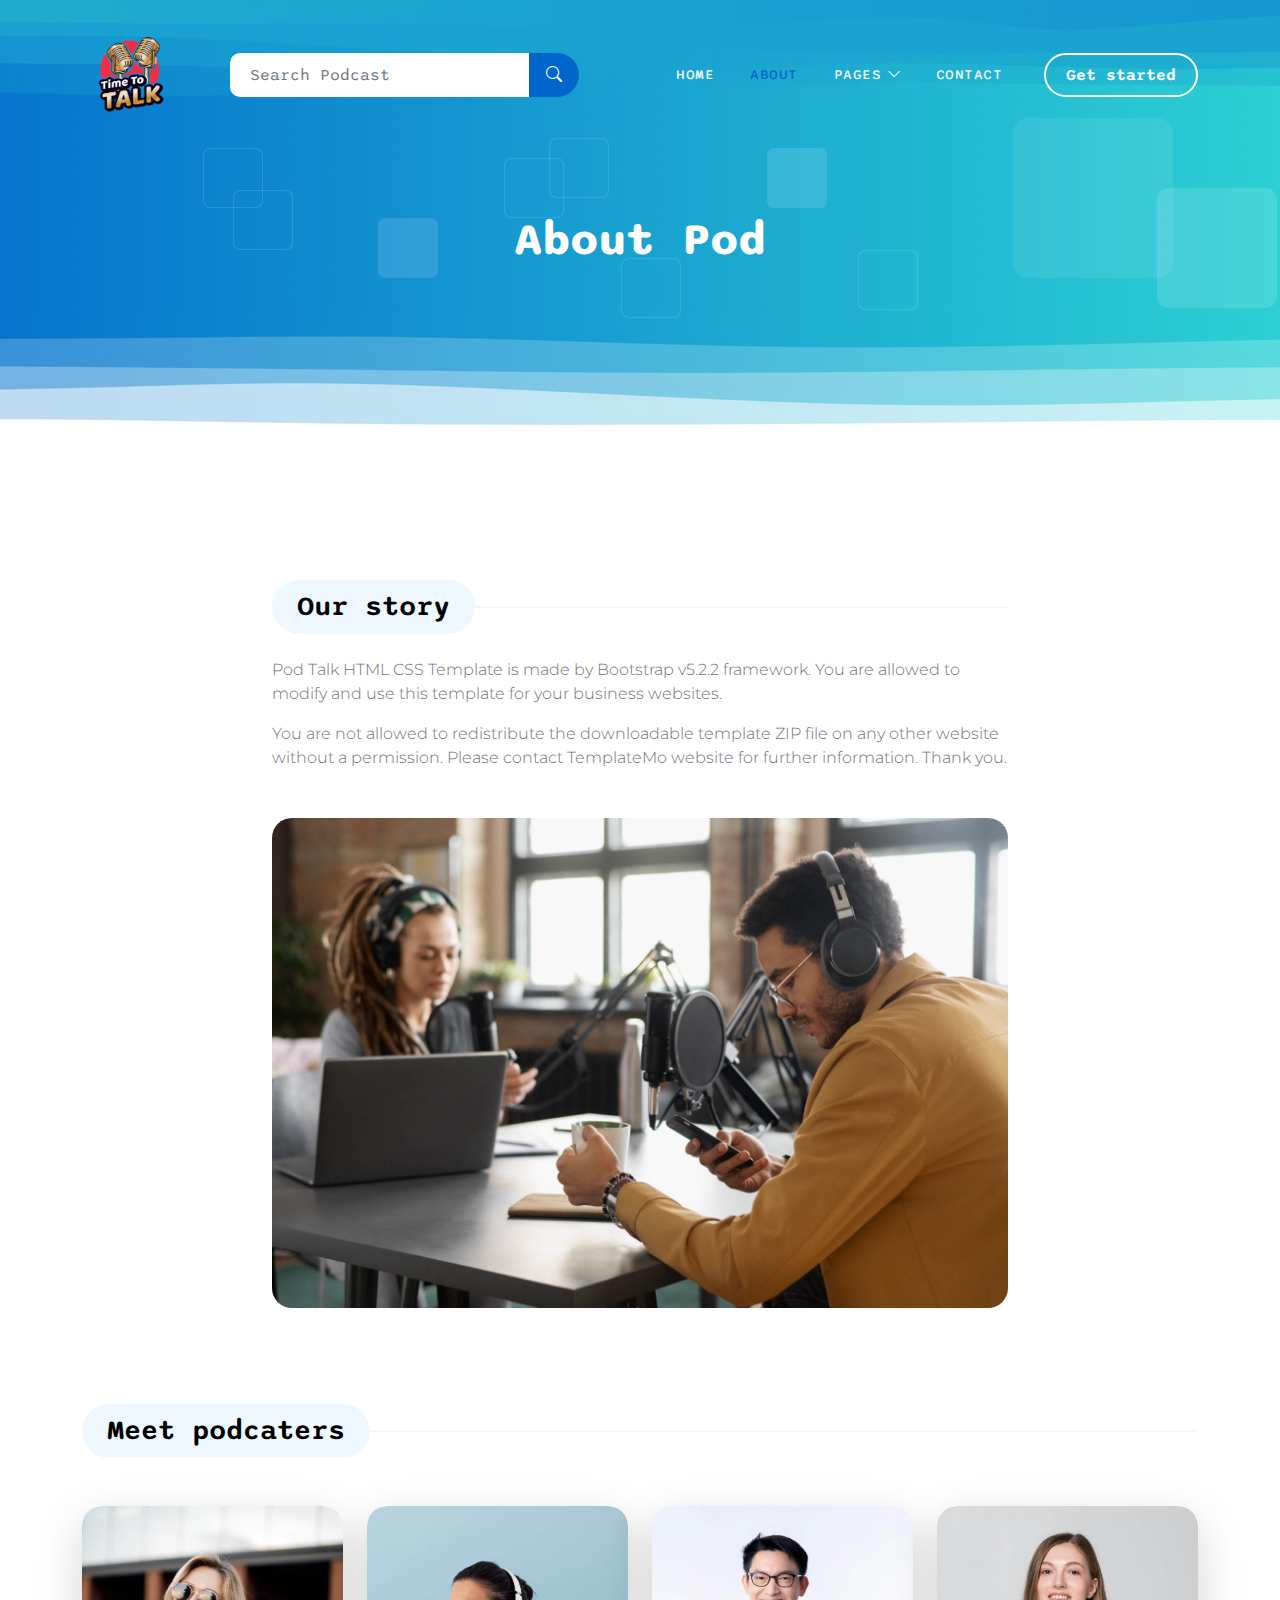
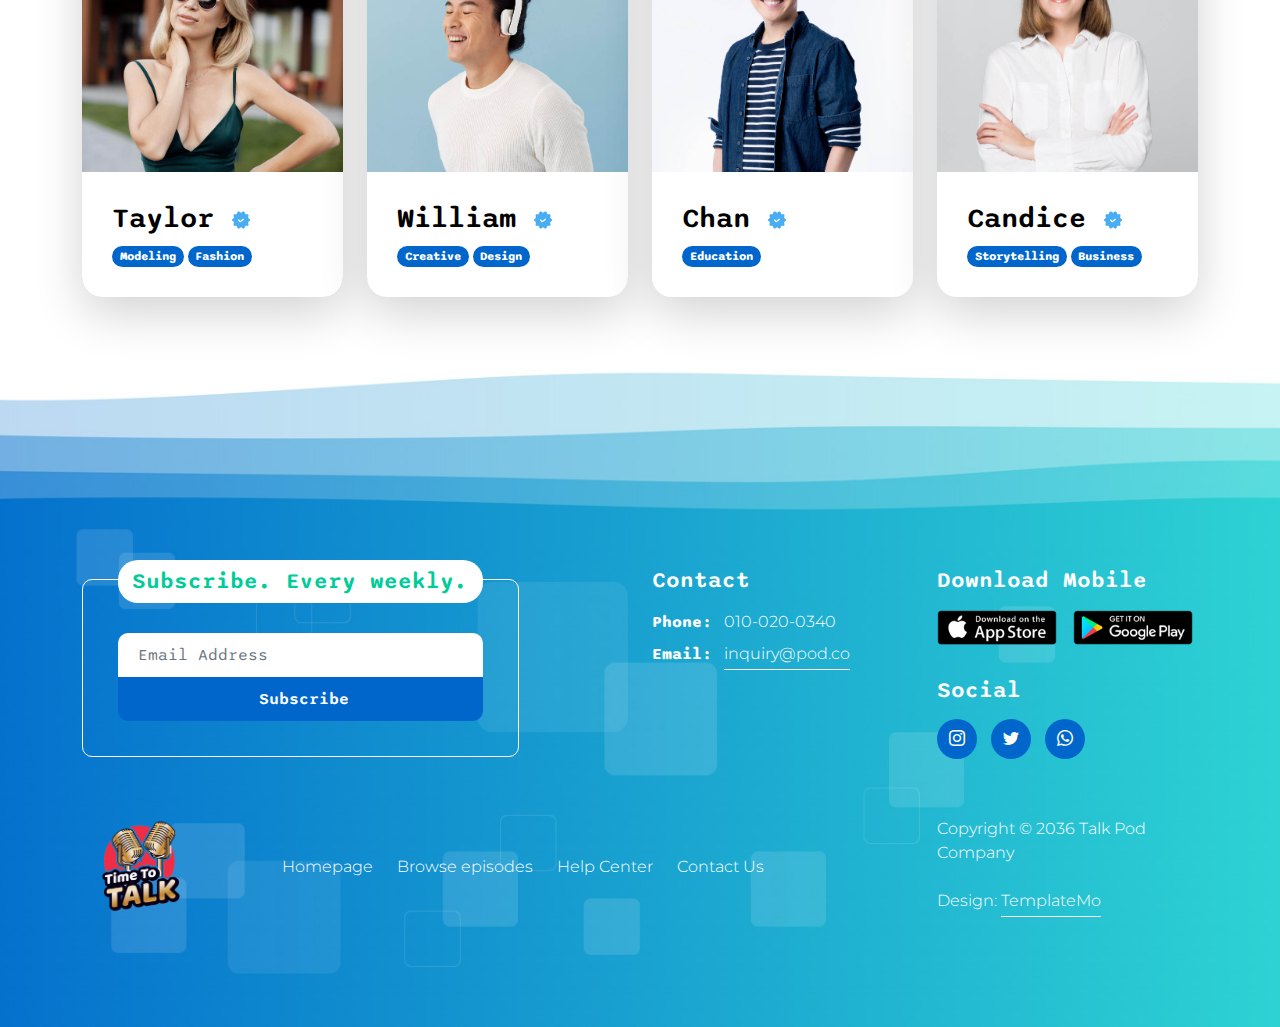
==== about.html @ 918e76f9 "Corrigido cor de fundo menu sanduiche" ====
<!doctype html>
<html lang="en">
    <head>
        <meta charset="utf-8">
        <meta name="viewport" content="width=device-width, initial-scale=1">

        <meta name="description" content="">
        <meta name="author" content="">

        <title>Pod Talk - About Page</title>

        <!-- CSS FILES -->        
        <link rel="preconnect" href="https://fonts.googleapis.com">
        
        <link rel="preconnect" href="https://fonts.gstatic.com" crossorigin>

        <link href="https://fonts.googleapis.com/css2?family=Montserrat:wght@300;400&family=Sono:wght@200;300;400;500;700&display=swap" rel="stylesheet">
                        
        <link rel="stylesheet" href="css/bootstrap.min.css">

        <link rel="stylesheet" href="css/bootstrap-icons.css">

        <link rel="stylesheet" href="css/owl.carousel.min.css">
        
        <link rel="stylesheet" href="css/owl.theme.default.min.css">

        <link href="css/templatemo-pod-talk.css" rel="stylesheet">
<!--

TemplateMo 584 Pod Talk

https://templatemo.com/tm-584-pod-talk

-->
    </head>
    
    <body>

        <main>

            <nav class="navbar navbar-expand-lg">
                <div class="container">
                    <a class="navbar-brand me-lg-5 me-0" href="index.html">
                        <img src="images/pod-talk-logo.png" class="logo-image img-fluid" alt="templatemo pod talk">
                    </a>

                    <form action="#" method="get" class="custom-form search-form flex-fill me-3" role="search">
                        <div class="input-group input-group-lg">    
                            <input name="search" type="search" class="form-control" id="search" placeholder="Search Podcast" aria-label="Search">

                            <button type="submit" class="form-control" id="submit">
                                <i class="bi-search"></i>
                            </button>
                        </div>
                    </form>
    
                    <button class="navbar-toggler" type="button" data-bs-toggle="collapse" data-bs-target="#navbarNav" aria-controls="navbarNav" aria-expanded="false" aria-label="Toggle navigation">
                        <span class="navbar-toggler-icon"></span>
                    </button>
    
                    <div class="collapse navbar-collapse" id="navbarNav">
                        <ul class="navbar-nav ms-lg-auto">
                            <li class="nav-item">
                                <a class="nav-link" href="index.html">Home</a>
                            </li>

                            <li class="nav-item">
                                <a class="nav-link active" href="about.html">About</a>
                            </li>

                            <li class="nav-item dropdown">
                                <a class="nav-link dropdown-toggle" href="#" id="navbarLightDropdownMenuLink" role="button" data-bs-toggle="dropdown" aria-expanded="false">Pages</a>

                                <ul class="dropdown-menu dropdown-menu-light" aria-labelledby="navbarLightDropdownMenuLink">
                                    <li><a class="dropdown-item" href="listing-page.html">Listing Page</a></li>

                                    <li><a class="dropdown-item" href="detail-page.html">Detail Page</a></li>
                                </ul>
                            </li>
    
                            <li class="nav-item">
                                <a class="nav-link" href="contact.html">Contact</a>
                            </li>
                        </ul>

                        <div class="ms-4">
                            <a href="#section_2" class="btn custom-btn custom-border-btn smoothscroll">Get started</a>
                        </div>
                    </div>
                </div>
            </nav>


            <header class="site-header d-flex flex-column justify-content-center align-items-center">
                <div class="container">
                    <div class="row">

                        <div class="col-lg-12 col-12 text-center">

                            <h2 class="mb-0">About Pod</h2>
                        </div>

                    </div>
                </div>
            </header>
            

            <section class="about-section section-padding" id="section_2">
                <div class="container">
                    <div class="row">

                        <div class="col-lg-8 col-12 mx-auto">
                            <div class="pb-5 mb-5">
                                <div class="section-title-wrap mb-4">
                                    <h4 class="section-title">Our story</h4>
                                </div>

                                <p>Pod Talk HTML CSS Template is made by Bootstrap v5.2.2 framework. You are allowed to modify and use this template for your business websites.</p>

                                <p>You are not allowed to redistribute the downloadable template ZIP file on any other website without a permission. Please contact TemplateMo website for further information. Thank you.</p>

                                <img src="images/medium-shot-young-people-recording-podcast.jpg" class="about-image mt-5 img-fluid" alt="">
                            </div>
                        </div>

                        <div class="col-lg-12 col-12">
                            <div class="section-title-wrap mb-5">
                                <h4 class="section-title">Meet podcaters</h4>
                            </div>
                        </div>
                        
                        <div class="col-lg-3 col-md-6 col-12 mb-4 mb-lg-0">
                            <div class="team-thumb bg-white shadow-lg">
                                <img src="images/profile/cute-smiling-woman-outdoor-portrait.jpg" class="about-image img-fluid" alt="">

                                <div class="team-info">
                                    <h4 class="mb-2">
                                        Taylor
                                        <img src="images/verified.png" class="verified-image img-fluid" alt="">
                                    </h4>

                                    <span class="badge">Modeling</span>

                                    <span class="badge">Fashion</span>
                                </div>

                                <div class="social-share">
                                        <ul class="social-icon">
                                            <li class="social-icon-item">
                                                <a href="#" class="social-icon-link bi-twitter"></a>
                                            </li>

                                            <li class="social-icon-item">
                                                <a href="#" class="social-icon-link bi-facebook"></a>
                                            </li>

                                            <li class="social-icon-item">
                                                <a href="#" class="social-icon-link bi-pinterest"></a>
                                            </li>
                                        </ul>
                                    </div>
                            </div>
                        </div>

                        <div class="col-lg-3 col-md-6 col-12 mb-4 mb-lg-0">
                            <div class="team-thumb bg-white shadow-lg">
                                <img src="images/profile/handsome-asian-man-listening-music-through-headphones.jpg" class="about-image img-fluid" alt="">

                                <div class="team-info">
                                    <h4 class="mb-2">
                                        William
                                        <img src="images/verified.png" class="verified-image img-fluid" alt="">
                                    </h4>

                                    <span class="badge">Creative</span>

                                    <span class="badge">Design</span>
                                </div>

                                <div class="social-share">
                                    <ul class="social-icon">
                                        <li class="social-icon-item">
                                            <a href="#" class="social-icon-link bi-twitter"></a>
                                        </li>

                                        <li class="social-icon-item">
                                            <a href="#" class="social-icon-link bi-facebook"></a>
                                        </li>

                                        <li class="social-icon-item">
                                            <a href="#" class="social-icon-link bi-pinterest"></a>
                                        </li>
                                    </ul>
                                </div>
                            </div>
                        </div>

                        <div class="col-lg-3 col-md-6 col-12 mb-4 mb-lg-0 mb-md-0">
                            <div class="team-thumb bg-white shadow-lg">
                                <img src="images/profile/smart-attractive-asian-glasses-male-standing-smile-with-freshness-joyful-casual-blue-shirt-portrait-white-background.jpg" class="about-image img-fluid" alt="">

                                <div class="team-info">
                                    <h4 class="mb-2">
                                        Chan
                                        <img src="images/verified.png" class="verified-image img-fluid" alt="">
                                    </h4>

                                    <span class="badge">Education</span>
                                </div>

                                <div class="social-share">
                                        <ul class="social-icon">
                                            <li class="social-icon-item">
                                                <a href="#" class="social-icon-link bi-linkedin"></a>
                                            </li>

                                            <li class="social-icon-item">
                                                <a href="#" class="social-icon-link bi-whatsapp"></a>
                                            </li>
                                        </ul>
                                    </div>
                            </div>
                        </div>

                        <div class="col-lg-3 col-md-6 col-12">
                            <div class="team-thumb bg-white shadow-lg">
                                <img src="images/profile/smiling-business-woman-with-folded-hands-against-white-wall-toothy-smile-crossed-arms.jpg" class="about-image img-fluid" alt="">

                                <div class="team-info">
                                    <h4 class="mb-2">
                                        Candice
                                        <img src="images/verified.png" class="verified-image img-fluid" alt="">
                                    </h4>

                                    <span class="badge">Storytelling</span>

                                    <span class="badge">Business</span>
                                </div>

                                <div class="social-share">
                                    <ul class="social-icon">
                                        <li class="social-icon-item">
                                            <a href="#" class="social-icon-link bi-twitter"></a>
                                        </li>

                                        <li class="social-icon-item">
                                            <a href="#" class="social-icon-link bi-facebook"></a>
                                        </li>
                                    </ul>
                                </div>
                            </div>
                        </div>

                    </div>
                </div>
            </section>
        </main>


        <footer class="site-footer">
            <div class="container">
                <div class="row">

                    <div class="col-lg-6 col-12 mb-5 mb-lg-0">
                        <div class="subscribe-form-wrap">
                            <h6>Subscribe. Every weekly.</h6>

                            <form class="custom-form subscribe-form" action="#" method="get" role="form">
                                <input type="email" name="subscribe-email" id="subscribe-email" pattern="[^ @]*@[^ @]*" class="form-control" placeholder="Email Address" required="">

                                <div class="col-lg-12 col-12">
                                    <button type="submit" class="form-control" id="submit">Subscribe</button>
                                </div>
                            </form>
                        </div>
                    </div>

                    <div class="col-lg-3 col-md-6 col-12 mb-4 mb-md-0 mb-lg-0">
                        <h6 class="site-footer-title mb-3">Contact</h6>

                        <p class="mb-2"><strong class="d-inline me-2">Phone:</strong> 010-020-0340</p>

                        <p>
                            <strong class="d-inline me-2">Email:</strong>
                            <a href="#">inquiry@pod.co</a> 
                        </p>
                    </div>

                    <div class="col-lg-3 col-md-6 col-12">
                        <h6 class="site-footer-title mb-3">Download Mobile</h6>

                        <div class="site-footer-thumb mb-4 pb-2">
                            <div class="d-flex flex-wrap">
                                <a href="#">
                                    <img src="images/app-store.png" class="me-3 mb-2 mb-lg-0 img-fluid" alt="">
                                </a>

                                <a href="#">
                                    <img src="images/play-store.png" class="img-fluid" alt="">
                                </a>
                            </div>
                        </div>

                        <h6 class="site-footer-title mb-3">Social</h6>

                        <ul class="social-icon">
                            <li class="social-icon-item">
                                <a href="#" class="social-icon-link bi-instagram"></a>
                            </li>

                            <li class="social-icon-item">
                                <a href="#" class="social-icon-link bi-twitter"></a>
                            </li>

                            <li class="social-icon-item">
                                <a href="#" class="social-icon-link bi-whatsapp"></a>
                            </li>
                        </ul>
                    </div>

                </div>
            </div>

            <div class="container pt-5">
                <div class="row align-items-center">

                    <div class="col-lg-2 col-md-3 col-12">
                        <a class="navbar-brand" href="index.html">
                            <img src="images/pod-talk-logo.png" class="logo-image img-fluid" alt="templatemo pod talk">
                        </a>
                    </div>

                    <div class="col-lg-7 col-md-9 col-12">
                        <ul class="site-footer-links">
                            <li class="site-footer-link-item">
                                <a href="#" class="site-footer-link">Homepage</a>
                            </li>

                            <li class="site-footer-link-item">
                                <a href="#" class="site-footer-link">Browse episodes</a>
                            </li>

                            <li class="site-footer-link-item">
                                <a href="#" class="site-footer-link">Help Center</a>
                            </li>

                            <li class="site-footer-link-item">
                                <a href="#" class="site-footer-link">Contact Us</a>
                            </li>
                        </ul>
                    </div>

                    <div class="col-lg-3 col-12">
                        <p class="copyright-text mb-0">Copyright © 2036 Talk Pod Company
                        <br><br>
                        Design: <a rel="nofollow" href="https://templatemo.com/page/1" target="_parent">TemplateMo</a></p>
                    </div>
                </div>
            </div>
        </footer>


        <!-- JAVASCRIPT FILES -->
        <script src="js/jquery.min.js"></script>
        <script src="js/bootstrap.bundle.min.js"></script>
        <script src="js/owl.carousel.min.js"></script>
        <script src="js/custom.js"></script>

    </body>
</html>
---- css/templatemo-pod-talk.css ----
/*

TemplateMo 584 Pod Talk

https://templatemo.com/tm-584-pod-talk

*/



/*---------------------------------------
  CUSTOM PROPERTIES ( VARIABLES )             
-----------------------------------------*/
:root {
  --white-color:                  #ffffff;
  --primary-color:                #00CC99;
  --secondary-color:              #0066CC;
  --section-bg-color:             #f0f8ff;
  --custom-btn-bg-color:          #0066CC;
  --custom-btn-bg-hover-color:    #00CC99;
  --dark-color:                   #000000;
  --p-color:                      #717275;
  --border-color:                 #7fffd4;
  --link-hover-color:             #0066CC;

  --body-font-family:             'Montserrat', sans-serif;
  --title-font-family:            'Sono', sans-serif;

  --h1-font-size:                 58px;
  --h2-font-size:                 46px;
  --h3-font-size:                 32px;
  --h4-font-size:                 28px;
  --h5-font-size:                 24px;
  --h6-font-size:                 22px;
  --p-font-size:                  16px;
  --menu-font-size:               14px;

  --border-radius-large:          100px;
  --border-radius-medium:         20px;
  --border-radius-small:          10px;

  --font-weight-light:            300;
  --font-weight-normal:           400;
  --font-weight-medium:           500;
  --font-weight-semibold:         600;
  --font-weight-bold:             700;
}

body {
  background-color: var(--white-color);
  font-family: var(--body-font-family); 
}


/*---------------------------------------
  TYPOGRAPHY               
-----------------------------------------*/

h2,
h3,
h4,
h5,
h6 {
  color: var(--dark-color);
}

h1,
h2,
h3,
h4,
h5,
h6 {
  font-family: var(--title-font-family); 
  font-weight: var(--font-weight-semibold);
}

h1 {
  font-size: var(--h1-font-size);
  font-weight: var(--font-weight-bold);
}

h2 {
  font-size: var(--h2-font-size);
  font-weight: var(--font-weight-bold);
}

h3 {
  font-size: var(--h3-font-size);
}

h4 {
  font-size: var(--h4-font-size);
}

h5 {
  font-size: var(--h5-font-size);
}

h6 {
  font-size: var(--h6-font-size);
}

p {
  color: var(--p-color);
  font-size: var(--p-font-size);
  font-weight: var(--font-weight-light);
}

ul li {
  color: var(--p-color);
  font-size: var(--p-font-size);
  font-weight: var(--font-weight-light);
}

a, 
button {
  touch-action: manipulation;
  transition: all 0.3s;
}

a {
  display: inline-block;
  color: var(--primary-color);
  text-decoration: none;
}

a:hover {
  color: var(--link-hover-color);
}

b,
strong {
  font-weight: var(--font-weight-bold);
}

::selection {
  background-color: var(--primary-color);
  color: var(--white-color);
}


/*---------------------------------------
  SECTION               
-----------------------------------------*/
.section-title-wrap {
  position: relative;
}

.section-title-wrap::after {
  content: "";
  background: var(--section-bg-color);
  width: 100%;
  height: 2px;
  position: absolute;
  top: 50%;
  left: 50%;
  transform: translate(-50%, -50%);
  pointer-events: none;
}

.section-title {
  background: var(--section-bg-color);
  border-radius: var(--border-radius-large);
  display: inline-block;
  position: relative;
  z-index: 2;
  margin-bottom: 0;
  padding: 10px 25px;
}

.section-padding {
  padding-top: 100px;
  padding-bottom: 100px;
}

main {
  position: relative;
  z-index: 1;
}

.section-bg {
  background-color: var(--section-bg-color);
}

.section-overlay {
  background-color: var(--primary-color);
  position: absolute;
  top: 0;
  left: 0;
  pointer-events: none;
  width: 100%;
  height: 100%;
  opacity: 0.85;
}

.section-overlay + .container {
  position: relative;
}


/*---------------------------------------
  CUSTOM ICON COLOR               
-----------------------------------------*/
.custom-icon {
  color: var(--primary-color);
}


/*---------------------------------------
  CUSTOM BUTTON               
-----------------------------------------*/
.custom-btn {
  background: var(--custom-btn-bg-color);
  border: 2px solid transparent;
  border-radius: var(--border-radius-large);
  color: var(--white-color);
  font-family: var(--title-font-family);
  font-size: var(--p-font-size);
  font-weight: var(--font-weight-semibold);
  line-height: normal;
  transition: all 0.3s;
  padding: 10px 20px;
}

.custom-btn:hover {
  background: var(--custom-btn-bg-hover-color);
  color: var(--white-color);
}

.custom-border-btn {
  background: transparent;
  border: 2px solid var(--custom-btn-bg-color);
  color: var(--custom-btn-bg-color);
}

.custom-border-btn:hover {
  background: var(--custom-btn-bg-color);
  border-color: transparent;
  color: var(--primary-color);
}

.custom-btn-bg-white {
  border-color: var(--white-color);
  color: var(--white-color);
}


/*---------------------------------------
  SITE HEADER              
-----------------------------------------*/
.site-header {
  background-image: url('../images/templatemo-wave-header.jpg'), linear-gradient(#348CD2, #FFFFFF);;
  background-repeat: no-repeat;
  background-size: cover;
  background-position: center;
  min-height: 480px;
  position: relative;
}

.site-header h2 {
  color: var(--white-color);
}


/*---------------------------------------
  NAVIGATION              
-----------------------------------------*/
.navbar {
  background-color: transparent;
  position: absolute;
  top: 0;
  right: 0;
  left: 0;
  z-index: 9;
  padding-top: 20px;
  padding-bottom: 20px;
}

.navbar .navbar-brand,
.navbar .navbar-brand:hover {
  color: var(--white-color);
}

.navbar .logo-image {
  width: 100px;
}

.logo-image {
  width: 120px;
  height: auto;
}

.navbar-brand,
.navbar-brand:hover {
  font-size: var(--h3-font-size);
  font-weight: var(--font-weight-bold);
  display: inline-block;
}

.navbar-brand span {
  font-family: var(--title-font-family);
}

.navbar-nav .nav-link {
  display: inline-block;
  color: var(--section-bg-color);
  font-family: var(--title-font-family); 
  font-size: var(--menu-font-size);
  font-weight: var(--font-weight-medium);
  text-transform: uppercase;
  letter-spacing: 0.5px;
  position: relative;
  padding-top: 15px;
  padding-bottom: 15px;
}

.navbar-expand-lg .navbar-nav .nav-link {
  padding-right: 18px;
  padding-left: 18px;
}

.navbar-nav .nav-link.active, 
.navbar-nav .nav-link:hover {
  color: var(--secondary-color);
}

.navbar .dropdown-menu {
  background: var(--white-color);
  box-shadow: 0 1rem 3rem rgba(0,0,0,.175);
  border: 0;
  display: inherit;
  opacity: 0;
  min-width: 9rem;
  margin-top: 20px;
  padding: 13px 0 10px 0;
  transition: all 0.3s;
  pointer-events: none;
}

.navbar .dropdown-menu::before {
  content: "";
  width: 0;
  height: 0;
  border-left: 20px solid transparent;
  border-right: 20px solid transparent;
  border-bottom: 15px solid var(--white-color);
  position: absolute;
  top: -10px;
  left: 10px;
}

.navbar .dropdown-item {
  display: inline-block;
  color: var(--p-bg-color);
  font-family: var(--title-font-family); 
  font-size: var(--menu-font-size);
  font-weight: var(--font-weight-medium);
  text-transform: uppercase;
  letter-spacing: 0.5px;
  position: relative;
}

.navbar .dropdown-item.active, 
.navbar .dropdown-item:active,
.navbar .dropdown-item:focus, 
.navbar .dropdown-item:hover {
  background: transparent;
  color: var(--secondary-color);
}

.navbar .dropdown-toggle::after {
  content: "\f282";
  display: inline-block;
  font-family: bootstrap-icons !important;
  font-size: var(--menu-font-size);
  font-style: normal;
  font-weight: normal !important;
  font-variant: normal;
  text-transform: none;
  line-height: 1;
  vertical-align: -.125em;
  -webkit-font-smoothing: antialiased;
  -moz-osx-font-smoothing: grayscale;
  position: relative;
  left: 2px;
  border: 0;
}

@media screen and (min-width: 992px) {
  .navbar .dropdown:hover .dropdown-menu {
    opacity: 1;
    margin-top: 0;
    pointer-events: auto;
  }
}

.navbar .custom-border-btn {
  border-color: var(--white-color);
  color: var(--white-color);
}

.navbar .custom-border-btn:hover {
  background: var(--white-color);
  color: var(--secondary-color);
}

.navbar-toggler {
  border: 0;
  padding: 0;
  cursor: pointer;
  margin: 0;
  width: 30px;
  height: 35px;
  outline: none;
}

.navbar-toggler:focus {
  outline: none;
  box-shadow: none;
}

.navbar-toggler[aria-expanded="true"] .navbar-toggler-icon {
  background: transparent;
}

.navbar-toggler[aria-expanded="true"] .navbar-toggler-icon:before,
.navbar-toggler[aria-expanded="true"] .navbar-toggler-icon:after {
  transition: top 300ms 50ms ease, -webkit-transform 300ms 350ms ease;
  transition: top 300ms 50ms ease, transform 300ms 350ms ease;
  transition: top 300ms 50ms ease, transform 300ms 350ms ease, -webkit-transform 300ms 350ms ease;
  top: 0;
}

.navbar-toggler[aria-expanded="true"] .navbar-toggler-icon:before {
  transform: rotate(45deg);
}

.navbar-toggler[aria-expanded="true"] .navbar-toggler-icon:after {
  transform: rotate(-45deg);
}

.navbar-toggler .navbar-toggler-icon {
  background: var(--white-color);
  transition: background 10ms 300ms ease;
  display: block;
  width: 30px;
  height: 2px;
  position: relative;
}

.navbar-toggler .navbar-toggler-icon:before,
.navbar-toggler .navbar-toggler-icon:after {
  transition: top 300ms 350ms ease, -webkit-transform 300ms 50ms ease;
  transition: top 300ms 350ms ease, transform 300ms 50ms ease;
  transition: top 300ms 350ms ease, transform 300ms 50ms ease, -webkit-transform 300ms 50ms ease;
  position: absolute;
  right: 0;
  left: 0;
  background: var(--white-color);
  width: 30px;
  height: 2px;
  content: '';
}

.navbar-toggler .navbar-toggler-icon::before {
  top: -8px;
}

.navbar-toggler .navbar-toggler-icon::after {
  top: 8px;
}


/*---------------------------------------
  CAROUSEL        
-----------------------------------------*/
.hero-section {
  background-image: url('../images/templatemo-wave-banner.jpg'), linear-gradient(#348CD2, #FFFFFF);
  background-repeat: no-repeat;
  background-size: 108% 76%;
  background-position: top;
  padding-top: 200px;
}

.owl-carousel {
  text-align: center;
}

.owl-carousel-image {
  display: block;
}

.owl-carousel .owl-item .owl-carousel-verified-image {
  display: inline-block;
  width: 30px;
  height: auto;
  position: relative;
  right: 5px;
}

.verified-image {
  display: inline-block;
  width: 20px;
  height: auto;
}

.owl-carousel .owl-item {
  opacity: 0.35;
}

.owl-carousel .owl-item.active.center {
  opacity: 1;
}

.owl-carousel-info-wrap {
  border-radius: var(--border-radius-medium);
  position: relative;
  overflow: hidden;
  text-align: left;
}

.owl-carousel-info {
  background-color: var(--section-bg-color);
  box-shadow: 0 1rem 3rem rgba(0,0,0,.175);
  position: absolute;
  bottom: 0;
  right: 0;
  left: 0;
  padding: 30px;
}

.badge {
  background-color: var(--custom-btn-bg-color);
  font-family: var(--title-font-family);
  border-radius: var(--border-radius-large);
  color: var(--white-color);
  padding-bottom: 5px;
}

.owl-carousel-info-wrap .social-share,
.team-thumb .social-share {
  position: absolute;
  right: 0;
  bottom: 0;
}

.owl-carousel-info-wrap .social-icon,
.team-thumb .social-icon {
  opacity: 0;
  transition: all 0.3s ease;
  transform: translateX(0);
  padding-right: 20px;
  padding-left: 20px;
}

.owl-carousel .owl-item.active.center .owl-carousel-info-wrap:hover .social-icon,
.team-thumb:hover .social-icon {
  transform: translateY(-100%);
  opacity: 1;
}

.owl-carousel-info-wrap .social-icon-item,
.owl-carousel-info-wrap .social-icon-link,
.team-thumb .social-icon-item,
.team-thumb .social-icon-link {
  display: block;
  margin-bottom: 10px;
  margin-left: auto;
}

.owl-carousel-info-wrap .social-icon-link {
  margin-top: 5px;
  margin-bottom: 5px;
}

.owl-carousel .owl-dots {
  background-color: var(--white-color);
  box-shadow: 0 1rem 3rem rgba(0,0,0,.175);
  border-radius: var(--border-radius-large);
  display: none; /*inline-block */
  margin: auto;
  margin-top: 40px;
  padding: 15px 25px;
  padding-bottom: 40px;
}

.owl-theme .owl-nav.disabled+.owl-dots {
  margin-top: 40px;
}

.owl-theme .owl-dots .owl-dot.active span, 
.owl-theme .owl-dots .owl-dot:hover span {
  background: var(--secondary-color);
}


/*---------------------------------------
  CUSTOM BLOCK              
-----------------------------------------*/
.custom-block {
  border: 2px solid var(--primary-color);
  border-radius: var(--border-radius-medium);
  position: relative;
  overflow: hidden;
  padding: 30px;
  transition: all 0.3s ease;
}

.custom-block:hover {
  background: var(--white-color);
  box-shadow: 0 1rem 3rem rgba(0,0,0,.175);
  border-color: transparent;
  transform: translateY(-3px);
}

.custom-block-info {
  display: block;
  padding: 10px 20px;
  padding-bottom: 0;
}

.custom-block-image-wrap {
  position: relative;
  display: block;
  height: 100%;
}

.custom-block-image-wrap > a {
  display: block;
}

.custom-block-image {
  border-radius: var(--border-radius-medium);
  display: block;
  width: 112px;
  height: 112px;
  object-fit: cover;
}

.custom-block-image-detail-page .custom-block-image {
  width: 100%;
  height: 212px;
}

.custom-block .custom-block-icon {
  position: absolute;
  top: 50%;
  left: 50%;
  transform: translate(-50%, -50%);
}

.custom-block-icon-wrap {
  border-radius: var(--border-radius-medium);
  position: relative;
  overflow: hidden;
}

.custom-block-icon-wrap .section-overlay {
  opacity: 0.25;
}

.custom-block-btn-group {
  position: absolute;
  bottom: 0;
  right: 0;
  left: 0;
  margin: 20px;
}

.custom-block-btn-group .custom-block-icon {
  position: relative;
  top: 0;
  left: 0;
  transform: none;
}

.custom-block-icon {
  background: var(--primary-color);
  border-radius: var(--border-radius-medium);
  font-size: var(--p-font-size);
  color: var(--white-color);
  text-align: center;
  width: 32.5px;
  height: 32.5px;
  line-height: 32.5px;
  transition: all 0.3s;
}

.custom-block-icon:hover {
  background: var(--secondary-color);
  color: var(--white-color);
}

.custom-block .custom-btn {
  font-size: var(--menu-font-size);
  padding: 7px 15px;
}

.custom-block .custom-block-info + div .badge {
  background-color: var(--dark-color);
  color: var(--white-color);
  border-radius: 50px !important;
  font-size: var(--menu-font-size);
  display: flex;
  justify-content: center;
  text-align: center;
  width: 40px;
  height: 40px;
  line-height: 30px;
  margin-top: 5px;
  margin-bottom: 5px;
}

.custom-block .custom-block-info + div .badge:hover {
  background-color: var(--secondary-color);
}

.custom-block-full {
  background-color: var(--section-bg-color);
  border-color: transparent;
}

.custom-block-full:hover {
  border-color: var(--primary-color);
}

.custom-block-full .custom-block-info {
  padding: 20px;
  padding-bottom: 0;
}

.custom-block-full .custom-block-image {
  width: 100%;
  height: 210px;
}

.custom-block-full .social-share {
  position: absolute;
  top: 0;
  right: 0;
  margin: 50px;
}

.custom-block-top small {
  color: var(--p-color);
  font-family: var(--title-font-family);
}

.custom-block-top .badge {
  background-color: var(--secondary-color);
  color: var(--white-color);
  display: inline-block;
  vertical-align: middle;
  height: 26.64px;
  line-height: 20px;
}

.custom-block-bottom a:hover span {
  color: var(--primary-color);
}

.custom-block-bottom a span {
  font-family: var(--title-font-family);
  color: var(--p-color);
  text-transform: uppercase;
  margin-left: 3px;
}

.custom-block-overlay {
  border-color: transparent;
  padding: 0;
}

.custom-block-overlay .custom-block-image {
  margin: auto;
  width: 100%;
  height: 210px;
  transition: all 0.3s;
}

.custom-block-overlay:hover .custom-block-image {
  padding: 15px;
  padding-bottom: 0;
}

.custom-block-overlay-info {
  padding: 15px 20px 20px 20px;
}


/*---------------------------------------
  PROIFLE BLOCK               
-----------------------------------------*/
.profile-block {
  margin-top: 10px;
}

.profile-block-image {
  border-radius: var(--border-radius-large);
  width: 50px;
  height: 50px;
  object-fit: cover;
  margin-right: 10px;
}

.profile-block p strong {
  display: block;
  font-family: var(--title-font-family);
}

.profile-detail-block {
  border: 1px solid #dee2e6;
  border-radius: var(--border-radius-large);
  padding: 25px 35px;
}

.profile-detail-block p {
  margin-bottom: 0;
}


/*---------------------------------------
  ABOUT & TEAM SECTION               
-----------------------------------------*/
.about-image {
  border-radius: var(--border-radius-medium);
  display: block;
}

.team-thumb {
  border-radius: var(--border-radius-medium);
  position: relative;
  overflow: hidden;
}

.team-info {
  background-color: var(--white-color);
  position: absolute;
  bottom: 0;
  right: 0;
  left: 0;
  padding: 30px;
}


/*---------------------------------------
  PAGINATION               
-----------------------------------------*/
.pagination {
  border: 1px solid #dee2e6;
  border-radius: var(--border-radius-large);
  padding: 20px;
}

.page-link {
  border: 0;
  border-radius: var(--border-radius-small);
  color: var(--p-color);
  font-family: var(--title-font-family);
  margin: 0 5px;
  padding: 10px 20px;
}

.page-link:hover,
.page-item:first-child .page-link:hover,
.page-item:last-child .page-link:hover {
  background-color: var(--secondary-color);
  color: var(--white-color);
}

.page-item:first-child .page-link {
  margin-right: 10px;
}

.active>.page-link, .page-link.active {
  background-color: var(--secondary-color);
  border-color: var(--secondary-color);
}


/*---------------------------------------
  CONTACT               
-----------------------------------------*/
.contact-info p strong {
  font-family: var(--title-font-family);
  min-width: 90px;
}

.contact-info p a {
  color: var(--p-color);
  border-bottom: 1px solid;
  padding-bottom: 3px;
}

.contact-info p a:hover {
  color: var(--secondary-color);
}

.google-map {
  border-radius: var(--border-radius-medium);
}

.contact-form .form-floating>textarea {
  border-radius: var(--border-radius-medium);
  height: 150px;
}


/*---------------------------------------
  SUBSCRIBE FORM               
-----------------------------------------*/
.subscribe-form-wrap {
  border: 1px solid var(--white-color);
  border-radius: var(--border-radius-small);
  width: 80%;
  position: relative;
  top: 12px;
  padding: 35px;
}

.subscribe-form-wrap h6 {
  background: var(--white-color);
  border-radius: var(--border-radius-medium);
  color: var(--primary-color);
  text-align: center;
  position: relative;
  bottom: 55px;
  margin-bottom: -25px;
  padding: 8px;
}

.subscribe-form #subscribe-email {
  border: 0;
  border-radius: 10px 10px 0 0;
  margin-bottom: 0;
}

.subscribe-form #submit {
  border-radius: 0 0 10px 10px;
}


/*---------------------------------------
  CUSTOM FORM               
-----------------------------------------*/
.custom-form .form-control {
  border-radius: var(--border-radius-small);
  color: var(--p-color);
  font-family: var(--title-font-family);
  font-size: var(--p-font-size);
  margin-bottom: 24px;
  padding-top: 10px;
  padding-bottom: 10px;
  padding-left: 20px;
  outline: none;
}

.form-floating>label {
  padding-left: 20px;
}

.custom-form button[type="submit"] {
  background: var(--custom-btn-bg-color);
  border: none;
  border-radius: var(--border-radius-large);
  color: var(--white-color);
  font-family: var(--title-font-family);
  font-size: var(--p-font-size);
  font-weight: var(--font-weight-semibold);
  transition: all 0.3s;
  margin-bottom: 0;
}

.custom-form button[type="submit"]:hover,
.custom-form button[type="submit"]:focus {
  background: var(--custom-btn-bg-hover-color);
  border-color: transparent;
}


/*---------------------------------------
  SEARCH FORM               
-----------------------------------------*/
.search-form .form-control {
  border: 0;
  margin-bottom: 0;
}

.search-form button[type="submit"] {
  background: var(--secondary-color);
  border-color: var(--secondary-color);
  max-width: 50px;
  height: 100%;
  padding-left: 15px;
}

.search-form button[type="submit"]:hover {
  background: var(--primary-color);
}


/*---------------------------------------
  SITE FOOTER              
-----------------------------------------*/
.site-footer {
  background-image: url('../images/templatemo-wave-footer.jpg'), linear-gradient(#FFFFFF, #348CD2);
  background-repeat: no-repeat;
  background-size: cover;
  background-position: center;
  margin-top: -80px;
  padding-top: 100px;
  padding-bottom: 150px;
}

.site-footer > .container {
  position: relative;
  top: 50px;
  padding-top: 100px;
}

.site-footer-title,
.site-footer p {
  color: var(--white-color);
}

.site-footer p strong {
  font-family: var(--title-font-family);
}

.site-footer p a {
  color: var(--white-color);
  border-bottom: 1px solid;
  padding-bottom: 3px;
}

.site-footer p a:hover {
  color: var(--secondary-color);
}

.site-footer-thumb a img {
  display: block;
  width: 120px;
  min-width: 120px;
  height: auto;
}

.site-footer-links {
  margin-bottom: 0;
  padding-left: 0;
}

.site-footer-link-item {
  display: inline-block;
  list-style: none;
  margin-right: 10px;
  margin-left: 10px;
}

.site-footer-link {
  color: var(--white-color);
  font-size: var(--p-font-size);
  line-height: inherit;
}


/*---------------------------------------
  SOCIAL ICON               
-----------------------------------------*/
.social-icon {
  margin: 0;
  padding: 0;
}

.social-icon-item {
  list-style: none;
  display: inline-block;
  vertical-align: top;
}

.social-icon-link {
  background: var(--secondary-color);
  border-radius: var(--border-radius-large);
  color: var(--white-color);
  font-size: var(--p-font-size);
  display: block;
  margin-right: 10px;
  text-align: center;
  width: 40px;
  height: 40px;
  line-height: 40px;
  transition: background 0.2s, color 0.2s;
}

.social-icon-link:hover {
  background: var(--primary-color);
  color: var(--white-color);
}


/*---------------------------------------
  RESPONSIVE STYLES               
-----------------------------------------*/
@media screen and (min-width: 2160px) {
	.hero-section {
	  background-size: 100% 90%;
	}
}


@media screen and (min-width: 1600px) {
  .site-footer {
    padding-top: 250px;
  }
}

@media screen and (max-width: 1240px) {
	.hero-section {
	  background-size: 116%;
	}
}

@media screen and (max-width: 991px) {
  h1 {
    font-size: 48px;
  }

  h2 {
    font-size: 36px;
  }

  h3 {
    font-size: 32px;
  }

  h4 {
    font-size: 28px;
  }

  h5 {
    font-size: 20px;
  }

  h6 {
    font-size: 18px;
  }
  
  .hero-section {
	  background-size: 160% 66%; 
	
	}

  .section-padding {
    padding-top: 50px;
    padding-bottom: 50px;
  }

  .navbar-nav {
    background-color: rgba(255, 255, 255, 1.1);
    border-radius: var(--border-radius-medium);
    padding: 30px;
  }

  .navbar-nav .nav-link {
    padding: 5px 0;
    color: var(--primary-color);
  }

  .navbar-nav .dropdown-menu {
    position: relative;
    left: 10px;
    opacity: 1;
    pointer-events: auto;
    max-width: 155px;
    margin-top: 10px;
    margin-bottom: 15px;
  }

  .navbar-expand-lg .navbar-nav {
    padding-bottom: 20px;
  }

  .nav-tabs .nav-link:first-child {
    margin-right: 5px;
  }

  .nav-tabs .nav-link {
    font-size: var(--copyright-font-size);
    padding: 10px;
  }

  .copyright-text {
    text-align: center;
  }

  .site-footer {
    margin-top: -200px;
    padding-top: 200px;
    padding-bottom: 100px;
  }
}

@media screen and (max-width: 540px) {
	.hero-section {
  		background-size: 180% 65%;
	}

  .custom-block .custom-block-top {
    flex-direction: column;
  }

  .custom-block .custom-block-top small:last-child {
    margin-top: 10px;
    margin-bottom: 10px;
  }
}

@media screen and (max-width: 480px) {
  h1 {
    font-size: 36px;
  }

  h2 {
    font-size: 28px;
  }

  h3 {
    font-size: 26px;
  }

  h4 {
    font-size: 22px;
  }

  h5 {
    font-size: 20px;
  }
}

@media screen and (max-width: 414px) {
  .search-form {
    max-width: 200px;
  }

}
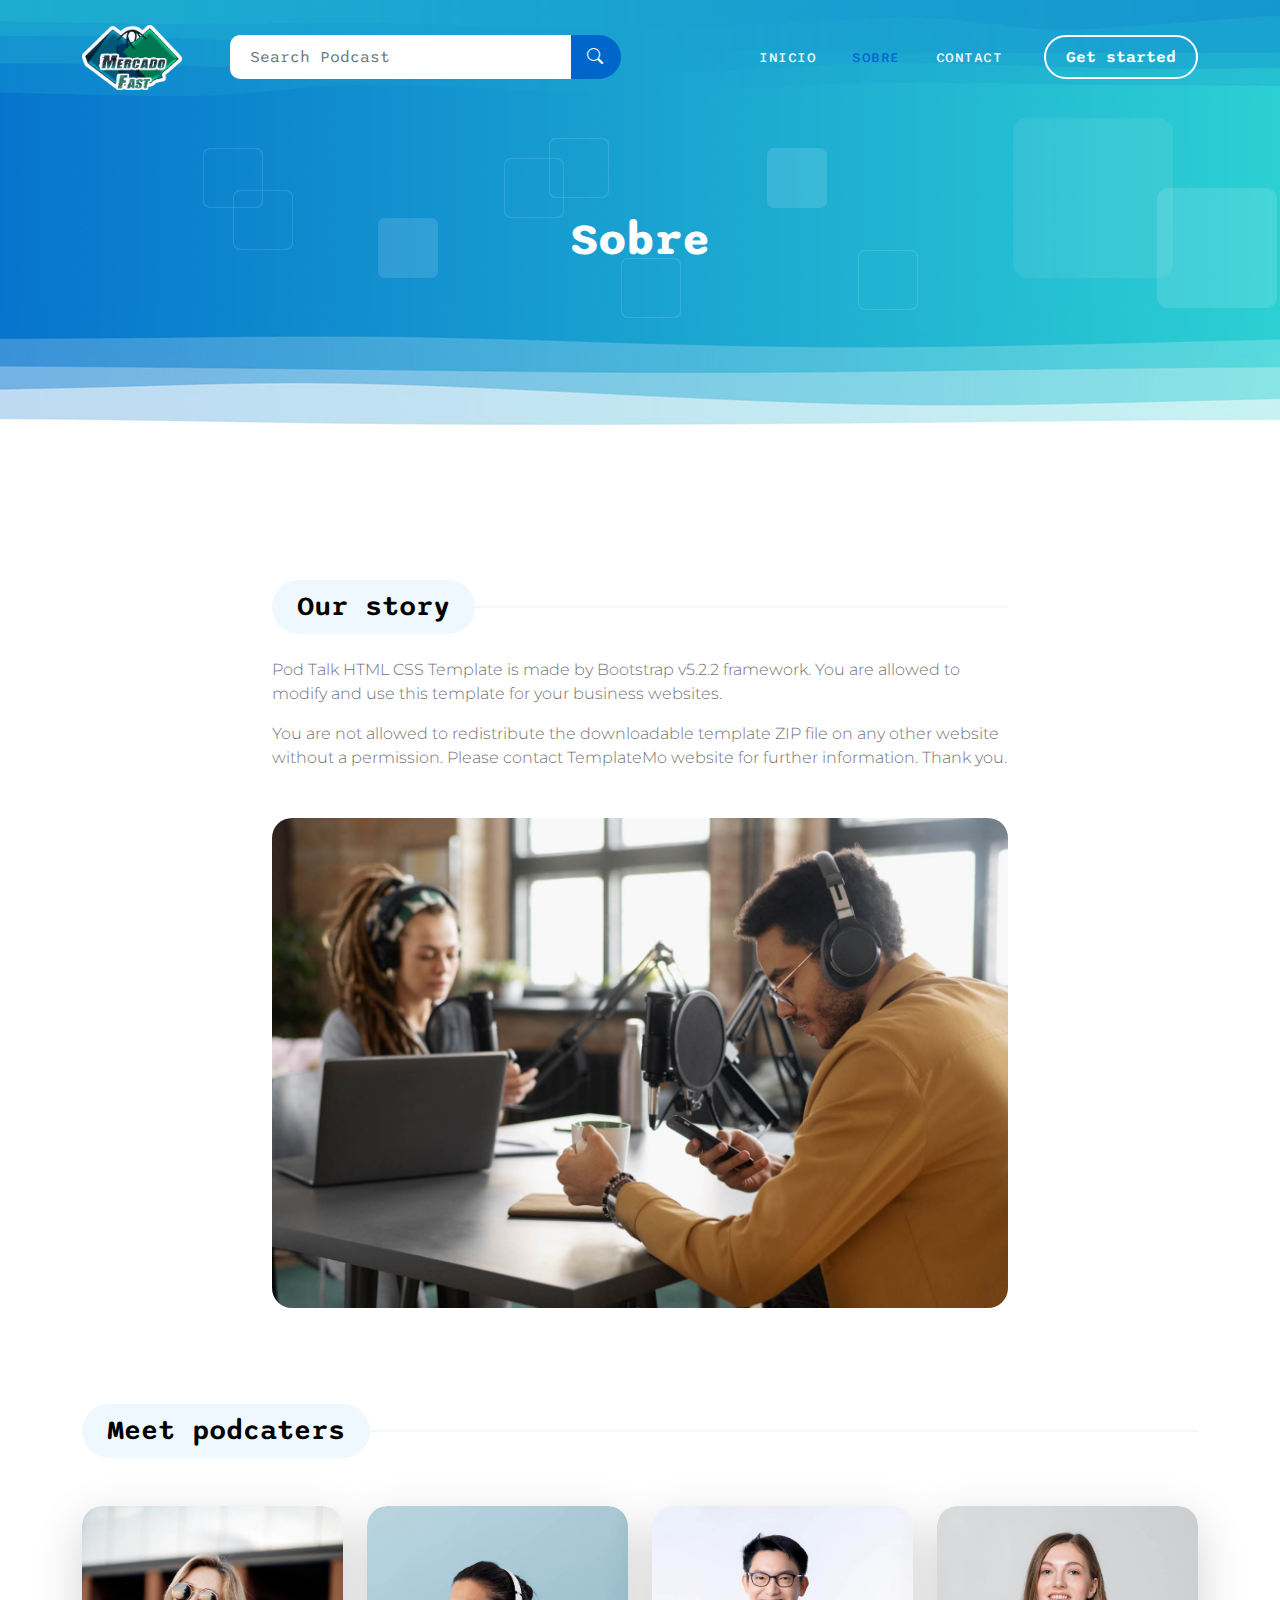
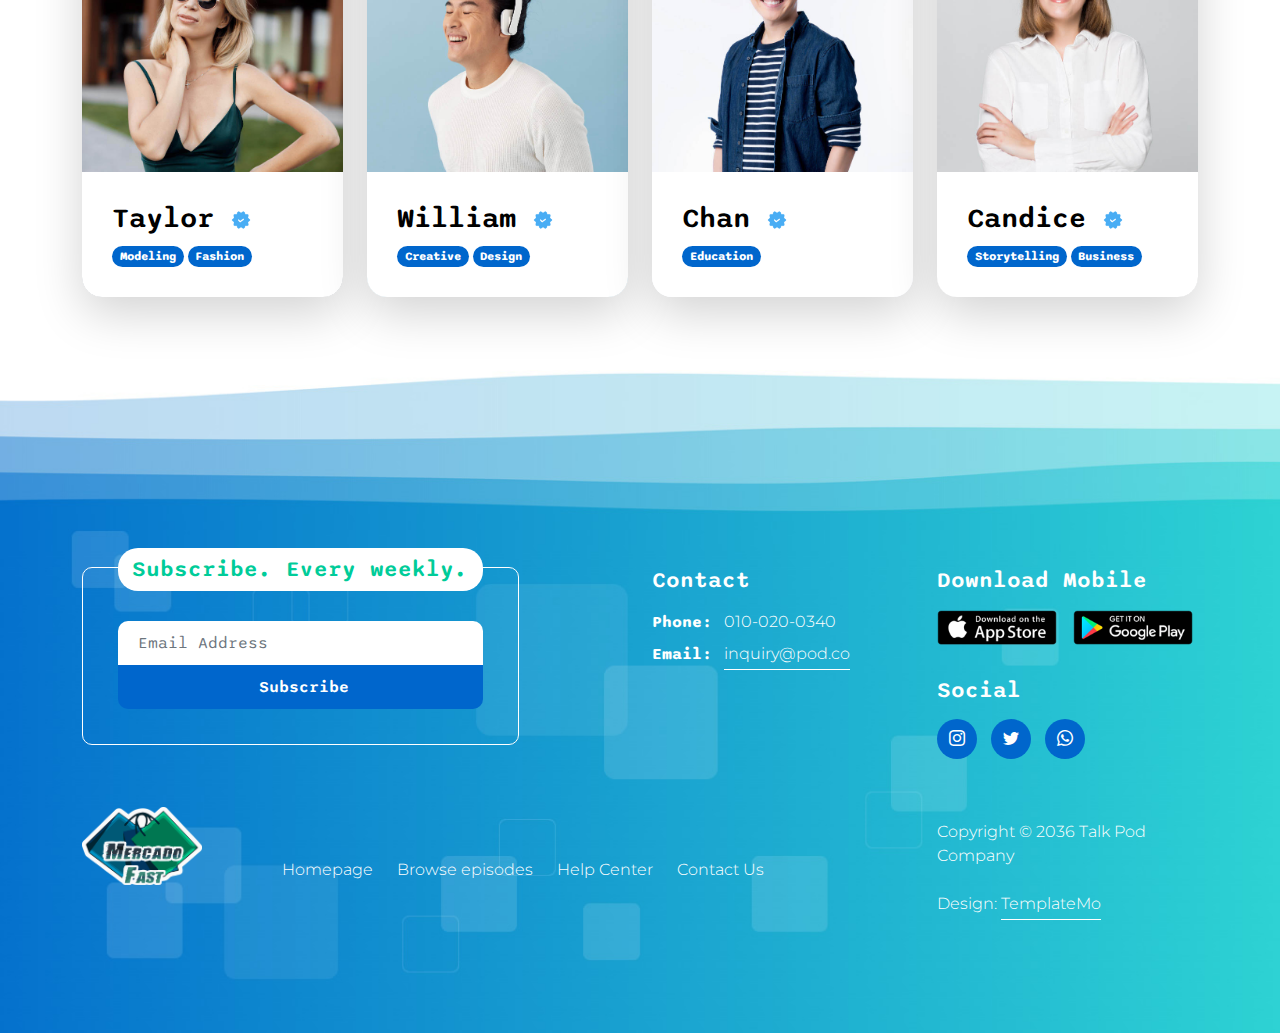
==== commit 5873980c: "Personaliza Card, Adiciona Etiqueta Popular" ====
--- a/about.html
+++ b/about.html
@@ -7,7 +7,7 @@
         <meta name="description" content="">
         <meta name="author" content="">
 
-        <title>Pod Talk - About Page</title>
+        <title>Sobre Nós</title>
 
         <!-- CSS FILES -->        
         <link rel="preconnect" href="https://fonts.googleapis.com">
@@ -24,14 +24,8 @@
         
         <link rel="stylesheet" href="css/owl.theme.default.min.css">
 
-        <link href="css/templatemo-pod-talk.css" rel="stylesheet">
-<!--
-
-TemplateMo 584 Pod Talk
-
-https://templatemo.com/tm-584-pod-talk
-
--->
+        <link href="css/mercadofast.css" rel="stylesheet">
+
     </head>
     
     <body>
@@ -41,7 +35,7 @@
             <nav class="navbar navbar-expand-lg">
                 <div class="container">
                     <a class="navbar-brand me-lg-5 me-0" href="index.html">
-                        <img src="images/pod-talk-logo.png" class="logo-image img-fluid" alt="templatemo pod talk">
+                        <img src="images/logo.png" class="logo-image img-fluid" alt="templatemo pod talk">
                     </a>
 
                     <form action="#" method="get" class="custom-form search-form flex-fill me-3" role="search">
@@ -61,14 +55,14 @@
                     <div class="collapse navbar-collapse" id="navbarNav">
                         <ul class="navbar-nav ms-lg-auto">
                             <li class="nav-item">
-                                <a class="nav-link" href="index.html">Home</a>
+                                <a class="nav-link" href="index.html">Inicio</a>
                             </li>
 
                             <li class="nav-item">
-                                <a class="nav-link active" href="about.html">About</a>
-                            </li>
-
-                            <li class="nav-item dropdown">
+                                <a class="nav-link active" href="about.html">Sobre</a>
+                            </li>
+
+                            <!-- <li class="nav-item dropdown">
                                 <a class="nav-link dropdown-toggle" href="#" id="navbarLightDropdownMenuLink" role="button" data-bs-toggle="dropdown" aria-expanded="false">Pages</a>
 
                                 <ul class="dropdown-menu dropdown-menu-light" aria-labelledby="navbarLightDropdownMenuLink">
@@ -76,7 +70,7 @@
 
                                     <li><a class="dropdown-item" href="detail-page.html">Detail Page</a></li>
                                 </ul>
-                            </li>
+                            </li> -->
     
                             <li class="nav-item">
                                 <a class="nav-link" href="contact.html">Contact</a>
@@ -97,7 +91,7 @@
 
                         <div class="col-lg-12 col-12 text-center">
 
-                            <h2 class="mb-0">About Pod</h2>
+                            <h2 class="mb-0">Sobre</h2>
                         </div>
 
                     </div>
@@ -324,9 +318,9 @@
             <div class="container pt-5">
                 <div class="row align-items-center">
 
-                    <div class="col-lg-2 col-md-3 col-12">
+                    <div class="col-lg-2 col-md-3 col-12 mb-5">
                         <a class="navbar-brand" href="index.html">
-                            <img src="images/pod-talk-logo.png" class="logo-image img-fluid" alt="templatemo pod talk">
+                            <img src="images/logo.png" class="logo-image img-fluid" alt="templatemo pod talk">
                         </a>
                     </div>
 
--- a/css/mercadofast.css
+++ b/css/mercadofast.css
@@ -0,0 +1,1260 @@
+
+
+
+
+/*---------------------------------------
+  CUSTOM PROPERTIES ( VARIABLES )             
+-----------------------------------------*/
+:root {
+  --white-color:                  #ffffff;
+  --primary-color:                #00CC99;
+  --secondary-color:              #0066CC;
+  --section-bg-color:             #f0f8ff;
+  --custom-btn-bg-color:          #0066CC;
+  --custom-btn-bg-hover-color:    #00CC99;
+  --dark-color:                   #000000;
+  --p-color:                      #717275;
+  --border-color:                 #7fffd4;
+  --link-hover-color:             #0066CC;
+
+  --body-font-family:             'Montserrat', sans-serif;
+  --title-font-family:            'Sono', sans-serif;
+
+  --h1-font-size:                 58px;
+  --h2-font-size:                 46px;
+  --h3-font-size:                 32px;
+  --h4-font-size:                 28px;
+  --h5-font-size:                 24px;
+  --h6-font-size:                 22px;
+  --p-font-size:                  16px;
+  --menu-font-size:               14px;
+
+  --border-radius-large:          100px;
+  --border-radius-medium:         20px;
+  --border-radius-small:          10px;
+
+  --font-weight-light:            300;
+  --font-weight-normal:           400;
+  --font-weight-medium:           500;
+  --font-weight-semibold:         600;
+  --font-weight-bold:             700;
+}
+
+body {
+  background-color: var(--white-color);
+  font-family: var(--body-font-family); 
+}
+
+
+/*---------------------------------------
+  TYPOGRAPHY               
+-----------------------------------------*/
+
+h2,
+h3,
+h4,
+h5,
+h6 {
+  color: var(--dark-color);
+}
+
+h1,
+h2,
+h3,
+h4,
+h5,
+h6 {
+  font-family: var(--title-font-family); 
+  font-weight: var(--font-weight-semibold);
+}
+
+h1 {
+  font-size: var(--h1-font-size);
+  font-weight: var(--font-weight-bold);
+}
+
+h2 {
+  font-size: var(--h2-font-size);
+  font-weight: var(--font-weight-bold);
+}
+
+h3 {
+  font-size: var(--h3-font-size);
+}
+
+h4 {
+  font-size: var(--h4-font-size);
+}
+
+h5 {
+  font-size: var(--h5-font-size);
+}
+
+h6 {
+  font-size: var(--h6-font-size);
+}
+
+p {
+  color: var(--p-color);
+  font-size: var(--p-font-size);
+  font-weight: var(--font-weight-light);
+}
+
+ul li {
+  color: var(--p-color);
+  font-size: var(--p-font-size);
+  font-weight: var(--font-weight-light);
+}
+
+a, 
+button {
+  touch-action: manipulation;
+  transition: all 0.3s;
+}
+
+a {
+  display: inline-block;
+  color: var(--primary-color);
+  text-decoration: none;
+}
+
+a:hover {
+  color: var(--link-hover-color);
+}
+
+b,
+strong {
+  font-weight: var(--font-weight-bold);
+}
+
+::selection {
+  background-color: var(--primary-color);
+  color: var(--white-color);
+}
+
+
+/*---------------------------------------
+  SECTION               
+-----------------------------------------*/
+.section-title-wrap {
+  position: relative;
+}
+
+.section-title-wrap::after {
+  content: "";
+  background: var(--section-bg-color);
+  width: 100%;
+  height: 2px;
+  position: absolute;
+  top: 50%;
+  left: 50%;
+  transform: translate(-50%, -50%);
+  pointer-events: none;
+}
+
+.section-title {
+  background: var(--section-bg-color);
+  border-radius: var(--border-radius-large);
+  display: inline-block;
+  position: relative;
+  z-index: 2;
+  margin-bottom: 0;
+  padding: 10px 25px;
+}
+
+.section-padding {
+  padding-top: 100px;
+  padding-bottom: 100px;
+}
+
+main {
+  position: relative;
+  z-index: 1;
+}
+
+.section-bg {
+  background-color: var(--section-bg-color);
+}
+
+.section-overlay {
+  background-color: var(--primary-color);
+  position: absolute;
+  top: 0;
+  left: 0;
+  pointer-events: none;
+  width: 100%;
+  height: 100%;
+  opacity: 0.85;
+}
+
+.section-overlay + .container {
+  position: relative;
+}
+
+.popular img{
+position: absolute;
+right: -25px;
+top: -25px;
+}
+.preco{
+  font-weight: bold;
+  font-size: 22px;
+}
+.old-preco{
+  text-decoration: line-through;
+  font-size: 13px;
+}
+/*---------------------------------------
+  CUSTOM ICON COLOR               
+-----------------------------------------*/
+.custom-icon {
+  color: var(--primary-color);
+}
+
+
+/*---------------------------------------
+  CUSTOM BUTTON               
+-----------------------------------------*/
+.custom-btn {
+  background: var(--custom-btn-bg-color);
+  border: 2px solid transparent;
+  border-radius: var(--border-radius-large);
+  color: var(--white-color);
+  font-family: var(--title-font-family);
+  font-size: var(--p-font-size);
+  font-weight: var(--font-weight-semibold);
+  line-height: normal;
+  transition: all 0.3s;
+  padding: 10px 20px;
+}
+
+.custom-btn:hover {
+  background: var(--custom-btn-bg-hover-color);
+  color: var(--white-color);
+}
+
+.custom-border-btn {
+  background: transparent;
+  border: 2px solid var(--custom-btn-bg-color);
+  color: var(--custom-btn-bg-color);
+}
+
+.custom-border-btn:hover {
+  background: var(--custom-btn-bg-color);
+  border-color: transparent;
+  color: var(--primary-color);
+}
+
+.custom-btn-bg-white {
+  border-color: var(--white-color);
+  color: var(--white-color);
+}
+
+
+/*---------------------------------------
+  SITE HEADER              
+-----------------------------------------*/
+.site-header {
+  background-image: url('../images/templatemo-wave-header.jpg'), linear-gradient(#348CD2, #FFFFFF);;
+  background-repeat: no-repeat;
+  background-size: cover;
+  background-position: center;
+  min-height: 480px;
+  position: relative;
+}
+
+.site-header h2 {
+  color: var(--white-color);
+}
+
+
+/*---------------------------------------
+  NAVIGATION              
+-----------------------------------------*/
+.navbar {
+  background-color: transparent;
+  position: absolute;
+  top: 0;
+  right: 0;
+  left: 0;
+  z-index: 9;
+  padding-top: 20px;
+  padding-bottom: 20px;
+}
+
+.navbar .navbar-brand,
+.navbar .navbar-brand:hover {
+  color: var(--white-color);
+}
+
+.navbar .logo-image {
+  width: 100px;
+}
+
+.logo-image {
+  width: 120px;
+  height: auto;
+}
+
+.navbar-brand,
+.navbar-brand:hover {
+  font-size: var(--h3-font-size);
+  font-weight: var(--font-weight-bold);
+  display: inline-block;
+}
+
+.navbar-brand span {
+  font-family: var(--title-font-family);
+}
+
+.navbar-nav .nav-link {
+  display: inline-block;
+  color: var(--section-bg-color);
+  font-family: var(--title-font-family); 
+  font-size: var(--menu-font-size);
+  font-weight: var(--font-weight-medium);
+  text-transform: uppercase;
+  letter-spacing: 0.5px;
+  position: relative;
+  padding-top: 15px;
+  padding-bottom: 15px;
+}
+
+.navbar-expand-lg .navbar-nav .nav-link {
+  padding-right: 18px;
+  padding-left: 18px;
+}
+
+.navbar-nav .nav-link.active, 
+.navbar-nav .nav-link:hover {
+  color: var(--secondary-color);
+}
+
+.navbar .dropdown-menu {
+  background: var(--white-color);
+  box-shadow: 0 1rem 3rem rgba(0,0,0,.175);
+  border: 0;
+  display: inherit;
+  opacity: 0;
+  min-width: 9rem;
+  margin-top: 20px;
+  padding: 13px 0 10px 0;
+  transition: all 0.3s;
+  pointer-events: none;
+}
+
+.navbar .dropdown-menu::before {
+  content: "";
+  width: 0;
+  height: 0;
+  border-left: 20px solid transparent;
+  border-right: 20px solid transparent;
+  border-bottom: 15px solid var(--white-color);
+  position: absolute;
+  top: -10px;
+  left: 10px;
+}
+
+.navbar .dropdown-item {
+  display: inline-block;
+  color: var(--p-bg-color);
+  font-family: var(--title-font-family); 
+  font-size: var(--menu-font-size);
+  font-weight: var(--font-weight-medium);
+  text-transform: uppercase;
+  letter-spacing: 0.5px;
+  position: relative;
+}
+
+.navbar .dropdown-item.active, 
+.navbar .dropdown-item:active,
+.navbar .dropdown-item:focus, 
+.navbar .dropdown-item:hover {
+  background: transparent;
+  color: var(--secondary-color);
+}
+
+.navbar .dropdown-toggle::after {
+  content: "\f282";
+  display: inline-block;
+  font-family: bootstrap-icons !important;
+  font-size: var(--menu-font-size);
+  font-style: normal;
+  font-weight: normal !important;
+  font-variant: normal;
+  text-transform: none;
+  line-height: 1;
+  vertical-align: -.125em;
+  -webkit-font-smoothing: antialiased;
+  -moz-osx-font-smoothing: grayscale;
+  position: relative;
+  left: 2px;
+  border: 0;
+}
+
+@media screen and (min-width: 992px) {
+  .navbar .dropdown:hover .dropdown-menu {
+    opacity: 1;
+    margin-top: 0;
+    pointer-events: auto;
+  }
+}
+
+.navbar .custom-border-btn {
+  border-color: var(--white-color);
+  color: var(--white-color);
+}
+
+.navbar .custom-border-btn:hover {
+  background: var(--white-color);
+  color: var(--secondary-color);
+}
+
+.navbar-toggler {
+  border: 0;
+  padding: 0;
+  cursor: pointer;
+  margin: 0;
+  width: 30px;
+  height: 35px;
+  outline: none;
+}
+
+.navbar-toggler:focus {
+  outline: none;
+  box-shadow: none;
+}
+
+.navbar-toggler[aria-expanded="true"] .navbar-toggler-icon {
+  background: transparent;
+}
+
+.navbar-toggler[aria-expanded="true"] .navbar-toggler-icon:before,
+.navbar-toggler[aria-expanded="true"] .navbar-toggler-icon:after {
+  transition: top 300ms 50ms ease, -webkit-transform 300ms 350ms ease;
+  transition: top 300ms 50ms ease, transform 300ms 350ms ease;
+  transition: top 300ms 50ms ease, transform 300ms 350ms ease, -webkit-transform 300ms 350ms ease;
+  top: 0;
+}
+
+.navbar-toggler[aria-expanded="true"] .navbar-toggler-icon:before {
+  transform: rotate(45deg);
+}
+
+.navbar-toggler[aria-expanded="true"] .navbar-toggler-icon:after {
+  transform: rotate(-45deg);
+}
+
+.navbar-toggler .navbar-toggler-icon {
+  background: var(--white-color);
+  transition: background 10ms 300ms ease;
+  display: block;
+  width: 30px;
+  height: 2px;
+  position: relative;
+}
+
+.navbar-toggler .navbar-toggler-icon:before,
+.navbar-toggler .navbar-toggler-icon:after {
+  transition: top 300ms 350ms ease, -webkit-transform 300ms 50ms ease;
+  transition: top 300ms 350ms ease, transform 300ms 50ms ease;
+  transition: top 300ms 350ms ease, transform 300ms 50ms ease, -webkit-transform 300ms 50ms ease;
+  position: absolute;
+  right: 0;
+  left: 0;
+  background: var(--white-color);
+  width: 30px;
+  height: 2px;
+  content: '';
+}
+
+.navbar-toggler .navbar-toggler-icon::before {
+  top: -8px;
+}
+
+.navbar-toggler .navbar-toggler-icon::after {
+  top: 8px;
+}
+
+
+/*---------------------------------------
+  CAROUSEL        
+-----------------------------------------*/
+.hero-section {
+  background-image: url('../images/templatemo-wave-banner.jpg'), linear-gradient(#348CD2, #FFFFFF);
+  background-repeat: no-repeat;
+  background-size: 108% 76%;
+  background-position: top;
+  padding-top: 200px;
+}
+
+.owl-carousel {
+  text-align: center;
+}
+
+.owl-carousel-image {
+  display: block;
+}
+
+.owl-carousel .owl-item .owl-carousel-verified-image {
+  display: inline-block;
+  width: 30px;
+  height: auto;
+  position: relative;
+  right: 5px;
+}
+
+.verified-image {
+  display: inline-block;
+  width: 20px;
+  height: auto;
+}
+
+.owl-carousel .owl-item {
+  opacity: 0.35;
+}
+
+.owl-carousel .owl-item.active.center {
+  opacity: 1;
+}
+
+.owl-carousel-info-wrap {
+  border-radius: var(--border-radius-medium);
+  position: relative;
+  overflow: hidden;
+  text-align: left;
+}
+
+.owl-carousel-info {
+  background-color: var(--section-bg-color);
+  box-shadow: 0 1rem 3rem rgba(0,0,0,.175);
+  position: absolute;
+  bottom: 0;
+  right: 0;
+  left: 0;
+  padding: 30px;
+}
+
+.badge {
+  background-color: var(--custom-btn-bg-color);
+  font-family: var(--title-font-family);
+  border-radius: var(--border-radius-large);
+  color: var(--white-color);
+  padding-bottom: 5px;
+}
+
+.owl-carousel-info-wrap .social-share,
+.team-thumb .social-share {
+  position: absolute;
+  right: 0;
+  bottom: 0;
+}
+
+.owl-carousel-info-wrap .social-icon,
+.team-thumb .social-icon {
+  opacity: 0;
+  transition: all 0.3s ease;
+  transform: translateX(0);
+  padding-right: 20px;
+  padding-left: 20px;
+}
+
+.owl-carousel .owl-item.active.center .owl-carousel-info-wrap:hover .social-icon,
+.team-thumb:hover .social-icon {
+  transform: translateY(-100%);
+  opacity: 1;
+}
+
+.owl-carousel-info-wrap .social-icon-item,
+.owl-carousel-info-wrap .social-icon-link,
+.team-thumb .social-icon-item,
+.team-thumb .social-icon-link {
+  display: block;
+  margin-bottom: 10px;
+  margin-left: auto;
+}
+
+.owl-carousel-info-wrap .social-icon-link {
+  margin-top: 5px;
+  margin-bottom: 5px;
+}
+
+.owl-carousel .owl-dots {
+  background-color: var(--white-color);
+  box-shadow: 0 1rem 3rem rgba(0,0,0,.175);
+  border-radius: var(--border-radius-large);
+  display: none; /*inline-block */
+  margin: auto;
+  margin-top: 40px;
+  padding: 15px 25px;
+  padding-bottom: 40px;
+}
+
+.owl-theme .owl-nav.disabled+.owl-dots {
+  margin-top: 40px;
+}
+
+.owl-theme .owl-dots .owl-dot.active span, 
+.owl-theme .owl-dots .owl-dot:hover span {
+  background: var(--secondary-color);
+}
+
+
+/*---------------------------------------
+  CUSTOM BLOCK              
+-----------------------------------------*/
+.custom-block {
+  border: 2px solid var(--primary-color);
+  border-radius: var(--border-radius-medium);
+  position: relative;
+  overflow: hidden;
+  padding: 30px;
+  transition: all 0.3s ease;
+}
+
+.custom-block:hover {
+  background: var(--white-color);
+  box-shadow: 0 1rem 3rem rgba(0,0,0,.175);
+  border-color: transparent;
+  transform: translateY(-3px);
+}
+
+.custom-block-info {
+  display: block;
+  padding: 10px 20px;
+  padding-bottom: 0;
+}
+
+.custom-block-image-wrap {
+  position: relative;
+  display: block;
+  height: 100%;
+}
+
+.custom-block-image-wrap > a {
+  display: block;
+}
+
+.custom-block-image {
+  border-radius: var(--border-radius-medium);
+  display: block;
+  width: 112px;
+  height: 112px;
+  object-fit: cover;
+}
+
+.custom-block-image-detail-page .custom-block-image {
+  width: 100%;
+  height: 212px;
+}
+
+.custom-block .custom-block-icon {
+  position: absolute;
+  top: 50%;
+  left: 50%;
+  transform: translate(-50%, -50%);
+}
+
+.custom-block-icon-wrap {
+  border-radius: var(--border-radius-medium);
+  position: relative;
+  overflow: hidden;
+}
+
+.custom-block-icon-wrap .section-overlay {
+  opacity: 0.25;
+}
+
+.custom-block-btn-group {
+  position: absolute;
+  bottom: 0;
+  right: 0;
+  left: 0;
+  margin: 20px;
+}
+
+.custom-block-btn-group .custom-block-icon {
+  position: relative;
+  top: 0;
+  left: 0;
+  transform: none;
+}
+
+.custom-block-icon {
+  background: var(--primary-color);
+  border-radius: var(--border-radius-medium);
+  font-size: var(--p-font-size);
+  color: var(--white-color);
+  text-align: center;
+  width: 32.5px;
+  height: 32.5px;
+  line-height: 32.5px;
+  transition: all 0.3s;
+}
+
+.custom-block-icon:hover {
+  background: var(--secondary-color);
+  color: var(--white-color);
+}
+
+.custom-block .custom-btn {
+  font-size: var(--menu-font-size);
+  padding: 7px 15px;
+}
+
+.custom-block .custom-block-info + div .badge {
+  background-color: var(--dark-color);
+  color: var(--white-color);
+  border-radius: 50px !important;
+  font-size: var(--menu-font-size);
+  display: flex;
+  justify-content: center;
+  text-align: center;
+  width: 40px;
+  height: 40px;
+  line-height: 30px;
+  margin-top: 5px;
+  margin-bottom: 5px;
+}
+
+.custom-block .custom-block-info + div .badge:hover {
+  background-color: var(--secondary-color);
+}
+
+.custom-block-full {
+  background-color: var(--section-bg-color);
+  border-color: transparent;
+}
+
+.custom-block-full:hover {
+  border-color: var(--primary-color);
+}
+
+.custom-block-full .custom-block-info {
+  padding: 20px;
+  padding-bottom: 0;
+}
+
+.custom-block-full .custom-block-image {
+  width: 100%;
+  height: 210px;
+}
+
+.custom-block-full .social-share {
+  position: absolute;
+  top: 0;
+  right: 0;
+  margin: 50px;
+}
+
+.custom-block-top small {
+  color: var(--p-color);
+  font-family: var(--title-font-family);
+}
+
+.custom-block-top .badge {
+  background-color: var(--secondary-color);
+  color: var(--white-color);
+  display: inline-block;
+  vertical-align: middle;
+  height: 26.64px;
+  line-height: 20px;
+}
+
+.custom-block-bottom a:hover span {
+  color: var(--primary-color);
+}
+
+.custom-block-bottom a span {
+  font-family: var(--title-font-family);
+  color: var(--p-color);
+  text-transform: uppercase;
+  margin-left: 3px;
+}
+
+.custom-block-overlay {
+  border-color: transparent;
+  padding: 0;
+}
+
+.custom-block-overlay .custom-block-image {
+  margin: auto;
+  width: 100%;
+  height: 210px;
+  transition: all 0.3s;
+}
+
+.custom-block-overlay:hover .custom-block-image {
+  padding: 15px;
+  padding-bottom: 0;
+}
+
+.custom-block-overlay-info {
+  padding: 15px 20px 20px 20px;
+}
+
+
+/*---------------------------------------
+  PROIFLE BLOCK               
+-----------------------------------------*/
+.profile-block {
+  margin-top: 10px;
+}
+
+.profile-block-image {
+  border-radius: var(--border-radius-large);
+  width: 50px;
+  height: 50px;
+  object-fit: cover;
+  margin-right: 10px;
+}
+
+.profile-block p strong {
+  display: block;
+  font-family: var(--title-font-family);
+}
+
+.profile-detail-block {
+  border: 1px solid #dee2e6;
+  border-radius: var(--border-radius-large);
+  padding: 25px 35px;
+}
+
+.profile-detail-block p {
+  margin-bottom: 0;
+}
+
+
+/*---------------------------------------
+  ABOUT & TEAM SECTION               
+-----------------------------------------*/
+.about-image {
+  border-radius: var(--border-radius-medium);
+  display: block;
+}
+
+.team-thumb {
+  border-radius: var(--border-radius-medium);
+  position: relative;
+  overflow: hidden;
+}
+
+.team-info {
+  background-color: var(--white-color);
+  position: absolute;
+  bottom: 0;
+  right: 0;
+  left: 0;
+  padding: 30px;
+}
+
+
+/*---------------------------------------
+  PAGINATION               
+-----------------------------------------*/
+.pagination {
+  border: 1px solid #dee2e6;
+  border-radius: var(--border-radius-large);
+  padding: 20px;
+}
+
+.page-link {
+  border: 0;
+  border-radius: var(--border-radius-small);
+  color: var(--p-color);
+  font-family: var(--title-font-family);
+  margin: 0 5px;
+  padding: 10px 20px;
+}
+
+.page-link:hover,
+.page-item:first-child .page-link:hover,
+.page-item:last-child .page-link:hover {
+  background-color: var(--secondary-color);
+  color: var(--white-color);
+}
+
+.page-item:first-child .page-link {
+  margin-right: 10px;
+}
+
+.active>.page-link, .page-link.active {
+  background-color: var(--secondary-color);
+  border-color: var(--secondary-color);
+}
+
+
+/*---------------------------------------
+  CONTACT               
+-----------------------------------------*/
+.contact-info p strong {
+  font-family: var(--title-font-family);
+  min-width: 90px;
+}
+
+.contact-info p a {
+  color: var(--p-color);
+  border-bottom: 1px solid;
+  padding-bottom: 3px;
+}
+
+.contact-info p a:hover {
+  color: var(--secondary-color);
+}
+
+.google-map {
+  border-radius: var(--border-radius-medium);
+}
+
+.contact-form .form-floating>textarea {
+  border-radius: var(--border-radius-medium);
+  height: 150px;
+}
+
+
+/*---------------------------------------
+  SUBSCRIBE FORM               
+-----------------------------------------*/
+.subscribe-form-wrap {
+  border: 1px solid var(--white-color);
+  border-radius: var(--border-radius-small);
+  width: 80%;
+  text-align: center;
+  display: inline-block;
+  top: 12px;
+  padding: 35px;
+}
+
+.subscribe-form-wrap h6 {
+  background: var(--white-color);
+  border-radius: var(--border-radius-medium);
+  color: var(--primary-color);
+  text-align: center;
+  position: relative;
+  bottom: 55px;
+  margin-bottom: -25px;
+  padding: 8px;
+}
+
+.subscribe-form #subscribe-email {
+  border: 0;
+  border-radius: 10px 10px 0 0;
+  margin-bottom: 0;
+}
+
+.subscribe-form #submit {
+  border-radius: 0 0 10px 10px;
+}
+
+
+/*---------------------------------------
+  CUSTOM FORM               
+-----------------------------------------*/
+.custom-form .form-control {
+  border-radius: var(--border-radius-small);
+  color: var(--p-color);
+  font-family: var(--title-font-family);
+  font-size: var(--p-font-size);
+  margin-bottom: 24px;
+  padding-top: 10px;
+  padding-bottom: 10px;
+  padding-left: 20px;
+  outline: none;
+}
+
+.form-floating>label {
+  padding-left: 20px;
+}
+
+.custom-form button[type="submit"] {
+  background: var(--custom-btn-bg-color);
+  border: none;
+  border-radius: var(--border-radius-large);
+  color: var(--white-color);
+  font-family: var(--title-font-family);
+  font-size: var(--p-font-size);
+  font-weight: var(--font-weight-semibold);
+  transition: all 0.3s;
+  margin-bottom: 0;
+}
+
+.custom-form button[type="submit"]:hover,
+.custom-form button[type="submit"]:focus {
+  background: var(--custom-btn-bg-hover-color);
+  border-color: transparent;
+}
+
+
+/*---------------------------------------
+  SEARCH FORM               
+-----------------------------------------*/
+.search-form .form-control {
+  border: 0;
+  margin-bottom: 0;
+}
+
+.search-form button[type="submit"] {
+  background: var(--secondary-color);
+  border-color: var(--secondary-color);
+  max-width: 50px;
+  height: 100%;
+  padding-left: 15px;
+}
+
+.search-form button[type="submit"]:hover {
+  background: var(--primary-color);
+}
+
+
+/*---------------------------------------
+  SITE FOOTER              
+-----------------------------------------*/
+.site-footer {
+  background-image: url('../images/templatemo-wave-footer.jpg'), linear-gradient(#FFFFFF, #348CD2);
+  background-repeat: no-repeat;
+  background-size: cover;
+  background-position: center;
+  margin-top: -80px;
+  padding-top: 100px;
+  padding-bottom: 150px;
+}
+
+.site-footer > .container {
+  position: relative;
+  top: 50px;
+  padding-top: 100px;
+}
+
+.site-footer-title,
+.site-footer p {
+  color: var(--white-color);
+}
+
+.site-footer p strong {
+  font-family: var(--title-font-family);
+}
+
+.site-footer p a {
+  color: var(--white-color);
+  border-bottom: 1px solid;
+  padding-bottom: 3px;
+}
+
+.site-footer p a:hover {
+  color: var(--secondary-color);
+}
+
+.site-footer-thumb a img {
+  display: block;
+  width: 120px;
+  min-width: 120px;
+  height: auto;
+}
+
+.site-footer-links {
+  margin-bottom: 0;
+  padding-left: 0;
+}
+
+.site-footer-link-item {
+  display: inline-block;
+  list-style: none;
+  margin-right: 10px;
+  margin-left: 10px;
+}
+
+.site-footer-link {
+  color: var(--white-color);
+  font-size: var(--p-font-size);
+  line-height: inherit;
+}
+
+
+/*---------------------------------------
+  SOCIAL ICON               
+-----------------------------------------*/
+.social-icon {
+  margin: 0;
+  padding: 0;
+}
+
+.social-icon-item {
+  list-style: none;
+  display: inline-block;
+  vertical-align: top;
+}
+
+.social-icon-link {
+  background: var(--secondary-color);
+  border-radius: var(--border-radius-large);
+  color: var(--white-color);
+  font-size: var(--p-font-size);
+  display: block;
+  margin-right: 10px;
+  text-align: center;
+  width: 40px;
+  height: 40px;
+  line-height: 40px;
+  transition: background 0.2s, color 0.2s;
+}
+
+.social-icon-link:hover {
+  background: var(--primary-color);
+  color: var(--white-color);
+}
+
+
+/*---------------------------------------
+  RESPONSIVE STYLES               
+-----------------------------------------*/
+@media screen and (min-width: 2160px) {
+	.hero-section {
+	  background-size: 100% 90%;
+	}
+}
+
+
+@media screen and (min-width: 1600px) {
+  .site-footer {
+    padding-top: 250px;
+  }
+}
+
+@media screen and (max-width: 1240px) {
+	.hero-section {
+	  background-size: 116%;
+	}
+}
+
+
+
+@media screen and (max-width: 991px) {
+  .site-footer-title{
+    margin-top: 5%;
+
+  }
+
+  h1 {
+    font-size: 48px;
+  }
+
+  h2 {
+    font-size: 36px;
+  }
+
+  h3 {
+    font-size: 32px;
+  }
+
+  h4 {
+    font-size: 28px;
+  }
+
+  h5 {
+    font-size: 20px;
+  }
+
+  h6 {
+    font-size: 18px;
+  }
+  
+  .hero-section {
+	  background-size: 160% 66%; 
+	
+	}
+
+  .section-padding {
+    padding-top: 50px;
+    padding-bottom: 50px;
+  }
+
+  .navbar-nav {
+    background-color: rgba(255, 255, 255, 1.1);
+    border-radius: var(--border-radius-medium);
+    padding: 30px;
+  }
+
+  .navbar-nav .nav-link {
+    padding: 5px 0;
+    color: var(--primary-color);
+  }
+
+  .navbar-nav .dropdown-menu {
+    position: relative;
+    left: 10px;
+    opacity: 1;
+    pointer-events: auto;
+    max-width: 155px;
+    margin-top: 10px;
+    margin-bottom: 15px;
+  }
+
+  .navbar-expand-lg .navbar-nav {
+    padding-bottom: 20px;
+  }
+
+  .nav-tabs .nav-link:first-child {
+    margin-right: 5px;
+  }
+
+  .nav-tabs .nav-link {
+    font-size: var(--copyright-font-size);
+    padding: 10px;
+  }
+
+  .copyright-text {
+    text-align: center;
+  }
+
+  .site-footer {
+    margin-top: -200px;
+    padding-top: 200px;
+    padding-bottom: 100px;
+  }
+}
+
+@media screen and (max-width: 540px) {
+	.hero-section {
+  		background-size: 180% 65%;
+	}
+
+  .custom-block .custom-block-top {
+    flex-direction: column;
+  }
+
+  .custom-block .custom-block-top small:last-child {
+    margin-top: 10px;
+    margin-bottom: 10px;
+  }
+}
+
+@media screen and (max-width: 480px) {
+  h1 {
+    font-size: 36px;
+  }
+
+  h2 {
+    font-size: 28px;
+  }
+
+  h3 {
+    font-size: 26px;
+  }
+
+  h4 {
+    font-size: 22px;
+  }
+
+  h5 {
+    font-size: 20px;
+  }
+}
+
+
+@media screen and (max-width: 414px) {
+  .search-form {
+    max-width: 200px;
+  }
+
+}
+
